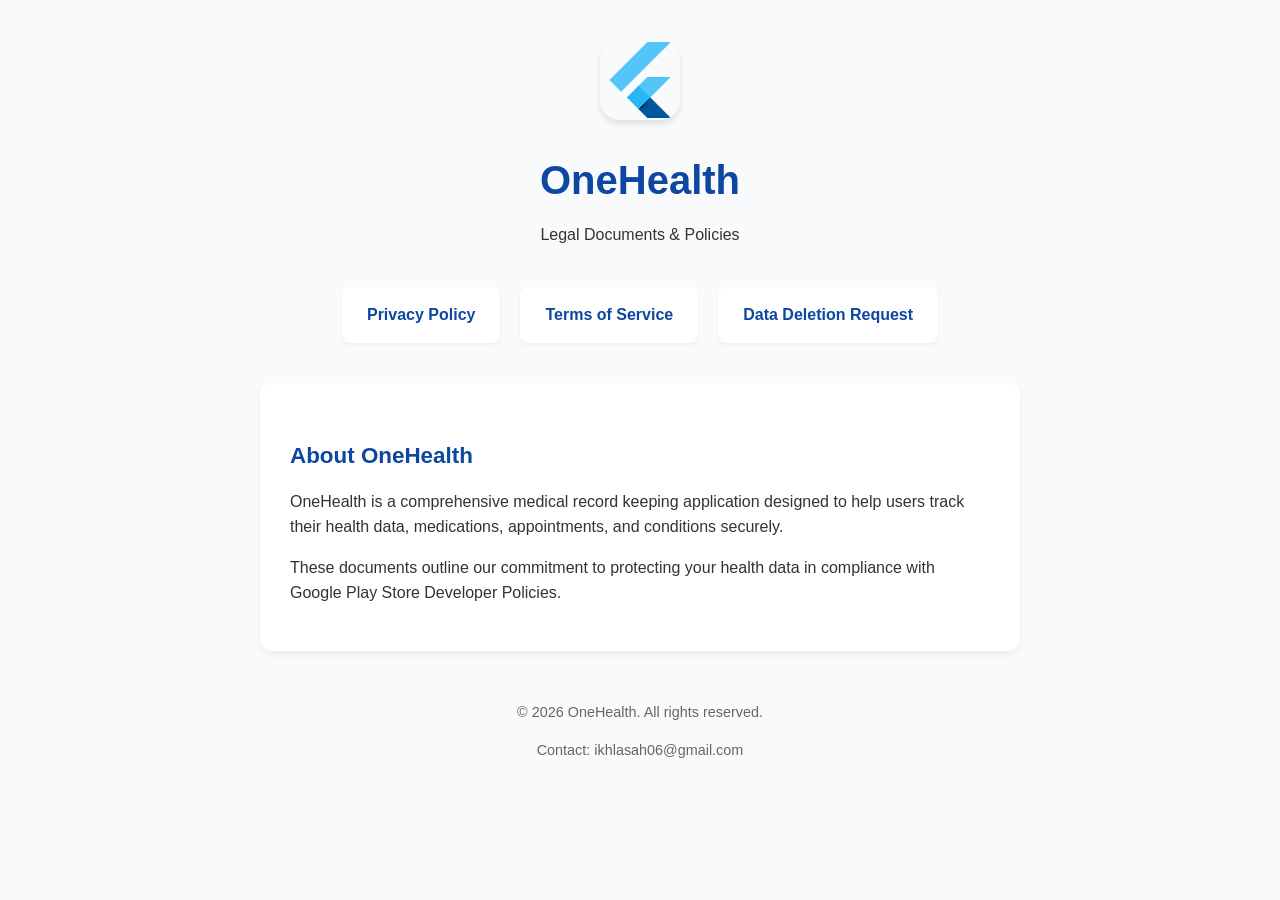
==== index.html @ 4bd0c8f2 "feat: initial commit of legal documents for play store compliance" ====
<!DOCTYPE html>
<html lang="en">
<head>
    <meta charset="UTF-8">
    <meta name="viewport" content="width=device-width, initial-scale=1.0">
    <title>OneHealth - Legal Documents</title>
    <link rel="stylesheet" href="style.css">
</head>
<body>
    <div class="container">
        <header class="header">
            <img src="assets/logo.png" alt="OneHealth Logo" class="logo">
            <h1 class="app-title">OneHealth</h1>
            <p>Legal Documents & Policies</p>
        </header>

        <div class="nav-links">
            <a href="privacy-policy.html" class="nav-link">Privacy Policy</a>
            <a href="terms.html" class="nav-link">Terms of Service</a>
            <a href="delete-account.html" class="nav-link">Data Deletion Request</a>
        </div>

        <div class="card">
            <h2>About OneHealth</h2>
            <p>OneHealth is a comprehensive medical record keeping application designed to help users track their health data, medications, appointments, and conditions securely.</p>
            <p>These documents outline our commitment to protecting your health data in compliance with Google Play Store Developer Policies.</p>
        </div>

        <footer class="footer">
            <p>&copy; 2026 OneHealth. All rights reserved.</p>
            <p>Contact: ikhlasah06@gmail.com</p>
        </footer>
    </div>
</body>
</html>
---- style.css ----
:root {
    --primary-color: #0D47A1;
    --secondary-color: #2196F3;
    --text-color: #333333;
    --bg-color: #f8fafc;
    --card-bg: #ffffff;
}

* { margin: 0; padding: 0; box-sizing: border-box; }
body { font-family: -apple-system, BlinkMacSystemFont, "Segoe UI", Roboto, Helvetica, Arial, sans-serif; line-height: 1.6; color: var(--text-color); background-color: var(--bg-color); }
.container { max-width: 800px; margin: 0 auto; padding: 40px 20px; }
.header { text-align: center; margin-bottom: 40px; }
.logo { width: 80px; height: 80px; margin-bottom: 20px; border-radius: 20px; box-shadow: 0 4px 6px rgba(0,0,0,0.1); }
.app-title { color: var(--primary-color); font-size: 2.5rem; margin-bottom: 10px; }
.page-title { color: var(--text-color); font-size: 1.8rem; margin-bottom: 30px; border-bottom: 2px solid var(--primary-color); padding-bottom: 10px; }
.card { background-color: var(--card-bg); border-radius: 12px; padding: 30px; box-shadow: 0 4px 6px rgba(0,0,0,0.05); margin-bottom: 30px; }
h2 { color: var(--primary-color); margin-top: 25px; margin-bottom: 15px; font-size: 1.4rem; }
p, ul { margin-bottom: 15px; }
ul { padding-left: 20px; }
li { margin-bottom: 8px; }
a { color: var(--secondary-color); text-decoration: none; }
a:hover { text-decoration: underline; }
.btn { display: inline-block; background-color: var(--primary-color); color: white; padding: 12px 24px; border-radius: 8px; text-decoration: none; font-weight: bold; transition: background-color 0.2s; border: none; cursor: pointer; font-size: 1rem; }
.btn:hover { background-color: var(--secondary-color); text-decoration: none; }
.footer { text-align: center; margin-top: 50px; font-size: 0.9rem; color: #666; }
.nav-links { display: flex; justify-content: center; gap: 20px; margin-bottom: 40px; flex-wrap: wrap; }
.nav-link { background-color: var(--card-bg); padding: 15px 25px; border-radius: 8px; box-shadow: 0 2px 4px rgba(0,0,0,0.05); font-weight: 600; color: var(--primary-color); transition: transform 0.2s; }
.nav-link:hover { transform: translateY(-2px); text-decoration: none; }
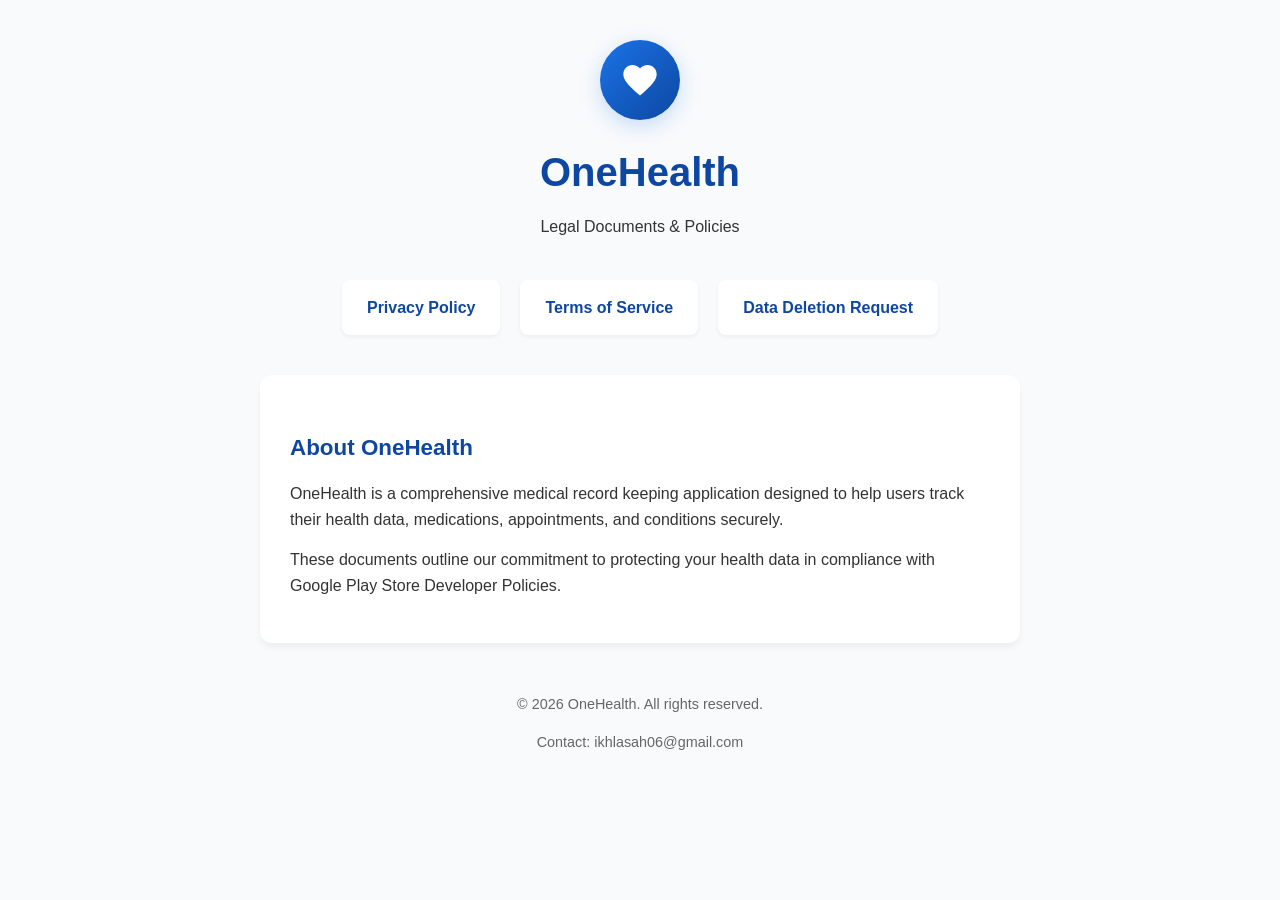
==== commit 9b97862b: "fix: replace flutter icon with css drawn heart logo" ====
--- a/index.html
+++ b/index.html
@@ -9,7 +9,7 @@
 <body>
     <div class="container">
         <header class="header">
-            <img src="assets/logo.png" alt="OneHealth Logo" class="logo">
+            <div class="logo-circle"><svg xmlns="http://www.w3.org/2000/svg" viewBox="0 0 24 24" fill="white" width="40px" height="40px"><path d="M12 21.35l-1.45-1.32C5.4 15.36 2 12.28 2 8.5 2 5.42 4.42 3 7.5 3c1.74 0 3.41.81 4.5 2.09C13.09 3.81 14.76 3 16.5 3 19.58 3 22 5.42 22 8.5c0 3.78-3.4 6.86-8.55 11.54L12 21.35z"/></svg></div>
             <h1 class="app-title">OneHealth</h1>
             <p>Legal Documents & Policies</p>
         </header>
--- a/style.css
+++ b/style.css
@@ -10,7 +10,7 @@
 body { font-family: -apple-system, BlinkMacSystemFont, "Segoe UI", Roboto, Helvetica, Arial, sans-serif; line-height: 1.6; color: var(--text-color); background-color: var(--bg-color); }
 .container { max-width: 800px; margin: 0 auto; padding: 40px 20px; }
 .header { text-align: center; margin-bottom: 40px; }
-.logo { width: 80px; height: 80px; margin-bottom: 20px; border-radius: 20px; box-shadow: 0 4px 6px rgba(0,0,0,0.1); }
+.logo-circle { width: 80px; height: 80px; margin: 0 auto 20px auto; border-radius: 50%; background: linear-gradient(to bottom right, #1A73E8, #0D47A1); box-shadow: 0 6px 20px rgba(26, 115, 232, 0.22); display: flex; align-items: center; justify-content: center; }
 .app-title { color: var(--primary-color); font-size: 2.5rem; margin-bottom: 10px; }
 .page-title { color: var(--text-color); font-size: 1.8rem; margin-bottom: 30px; border-bottom: 2px solid var(--primary-color); padding-bottom: 10px; }
 .card { background-color: var(--card-bg); border-radius: 12px; padding: 30px; box-shadow: 0 4px 6px rgba(0,0,0,0.05); margin-bottom: 30px; }
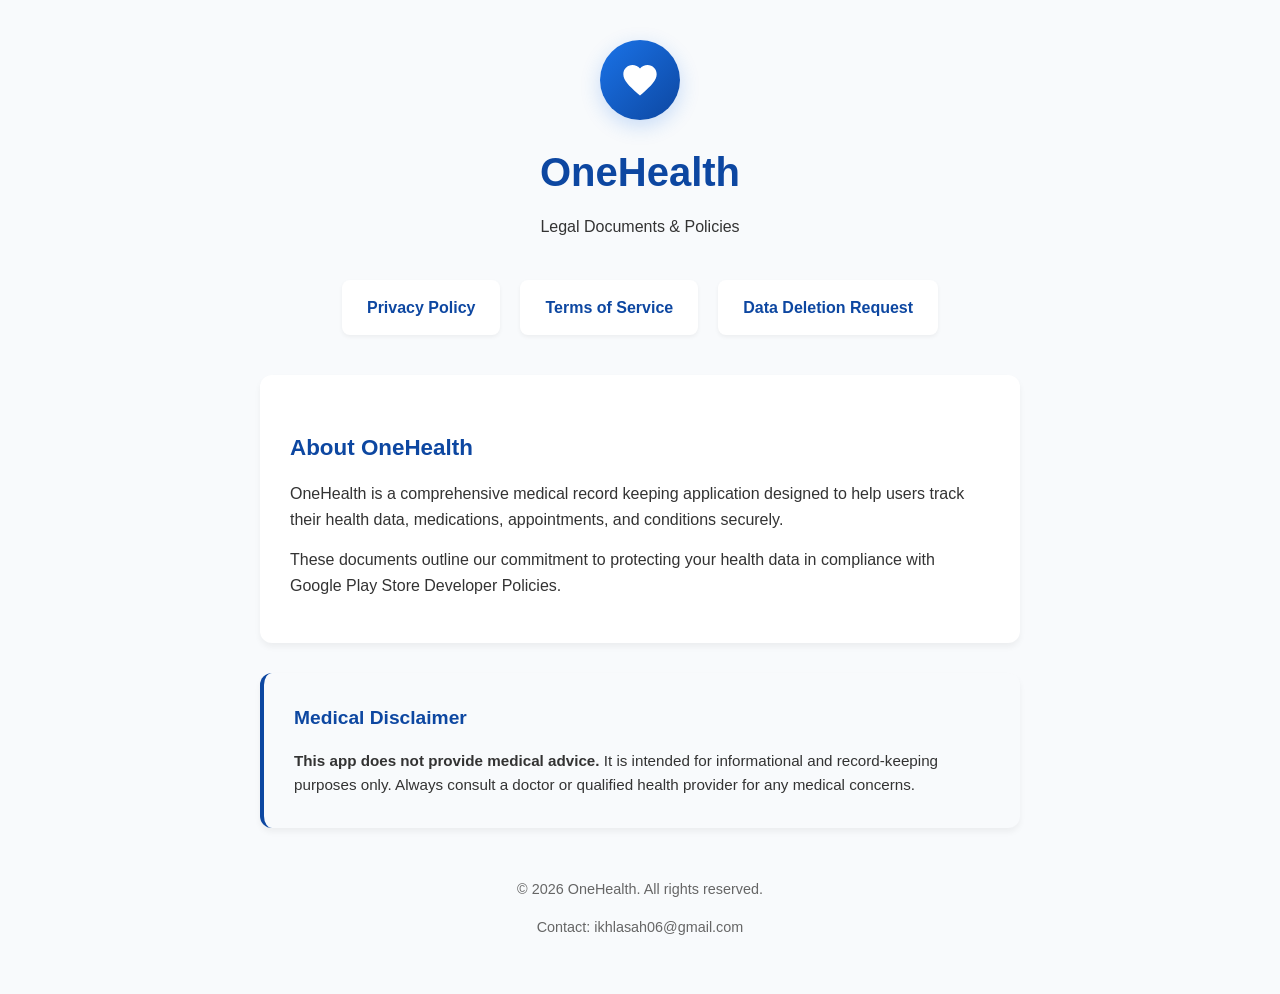
==== commit cb189974: "feat: add medical disclaimer to index page" ====
--- a/index.html
+++ b/index.html
@@ -26,6 +26,11 @@
             <p>These documents outline our commitment to protecting your health data in compliance with Google Play Store Developer Policies.</p>
         </div>
 
+        <div class="card" style="background-color: #f8fafc; border-left: 4px solid var(--primary-color);">
+            <h2 style="margin-top: 0; font-size: 1.2rem;">Medical Disclaimer</h2>
+            <p style="margin-bottom: 0; font-size: 0.95rem;"><strong>This app does not provide medical advice.</strong> It is intended for informational and record-keeping purposes only. Always consult a doctor or qualified health provider for any medical concerns.</p>
+        </div>
+
         <footer class="footer">
             <p>&copy; 2026 OneHealth. All rights reserved.</p>
             <p>Contact: ikhlasah06@gmail.com</p>
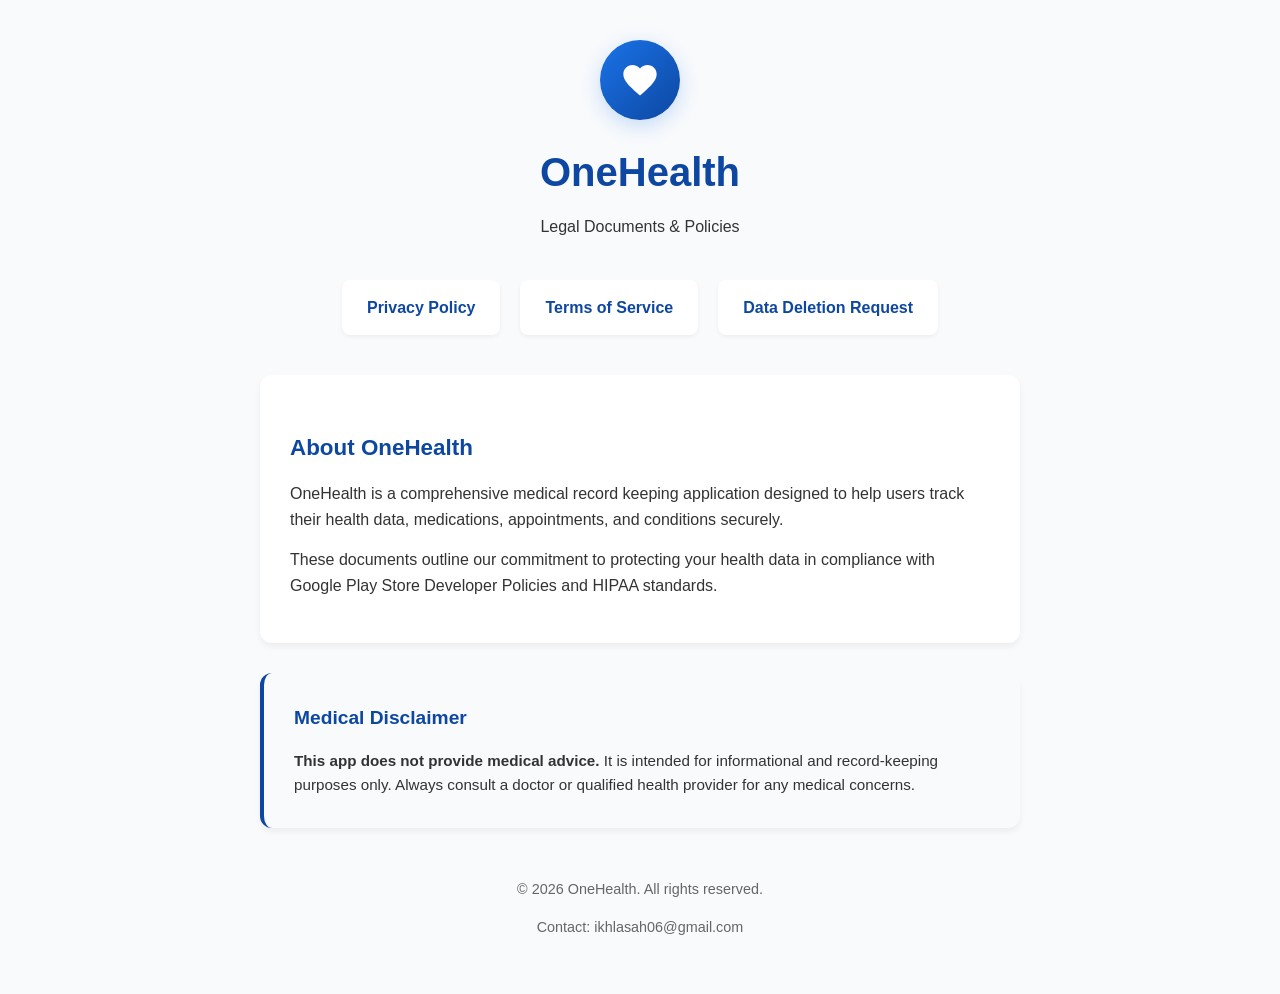
==== commit 404f1a23: "docs: update policies for HIPAA and Google Play compliance" ====
--- a/index.html
+++ b/index.html
@@ -4,7 +4,7 @@
     <meta charset="UTF-8">
     <meta name="viewport" content="width=device-width, initial-scale=1.0">
     <title>OneHealth - Legal Documents</title>
-    <link rel="stylesheet" href="style.css">
+    <link rel="stylesheet" href="style.css?v=2">
 </head>
 <body>
     <div class="container">
@@ -23,7 +23,7 @@
         <div class="card">
             <h2>About OneHealth</h2>
             <p>OneHealth is a comprehensive medical record keeping application designed to help users track their health data, medications, appointments, and conditions securely.</p>
-            <p>These documents outline our commitment to protecting your health data in compliance with Google Play Store Developer Policies.</p>
+            <p>These documents outline our commitment to protecting your health data in compliance with Google Play Store Developer Policies and HIPAA standards.</p>
         </div>
 
         <div class="card" style="background-color: #f8fafc; border-left: 4px solid var(--primary-color);">
